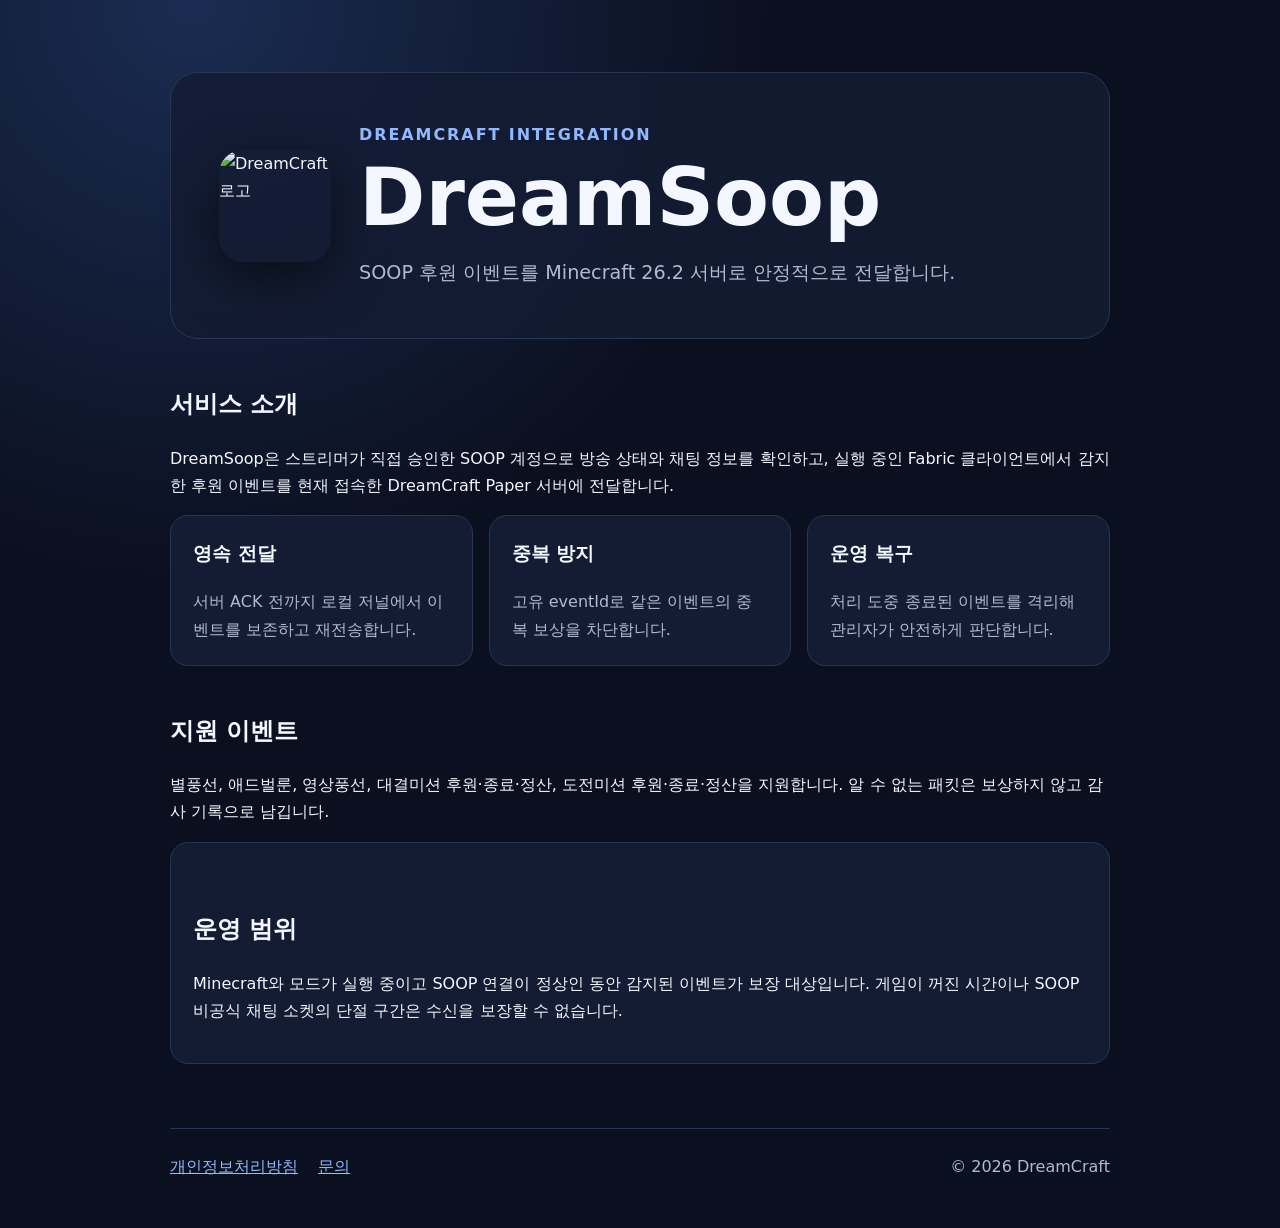
==== index.html @ f6c85778 "docs: publish DreamSoop service pages" ====
<!doctype html>
<html lang="ko">
<head>
  <meta charset="utf-8">
  <meta name="viewport" content="width=device-width,initial-scale=1">
  <meta name="description" content="DreamSoop - SOOP 후원을 Minecraft로 안정적으로 전달하는 DreamCraft 연동 서비스">
  <title>DreamSoop</title>
  <link rel="icon" href="https://dreamcraft.kr/apple-touch-icon.png">
  <link rel="stylesheet" href="style.css">
</head>
<body>
  <main>
    <header class="hero">
      <img src="https://dreamcraft.kr/apple-touch-icon.png" alt="DreamCraft 로고" width="112" height="112">
      <div>
        <p class="eyebrow">DreamCraft Integration</p>
        <h1>DreamSoop</h1>
        <p class="lead">SOOP 후원 이벤트를 Minecraft 26.2 서버로 안정적으로 전달합니다.</p>
      </div>
    </header>

    <section>
      <h2>서비스 소개</h2>
      <p>DreamSoop은 스트리머가 직접 승인한 SOOP 계정으로 방송 상태와 채팅 정보를 확인하고, 실행 중인 Fabric 클라이언트에서 감지한 후원 이벤트를 현재 접속한 DreamCraft Paper 서버에 전달합니다.</p>
      <div class="cards">
        <article><h3>영속 전달</h3><p>서버 ACK 전까지 로컬 저널에서 이벤트를 보존하고 재전송합니다.</p></article>
        <article><h3>중복 방지</h3><p>고유 eventId로 같은 이벤트의 중복 보상을 차단합니다.</p></article>
        <article><h3>운영 복구</h3><p>처리 도중 종료된 이벤트를 격리해 관리자가 안전하게 판단합니다.</p></article>
      </div>
    </section>

    <section>
      <h2>지원 이벤트</h2>
      <p>별풍선, 애드벌룬, 영상풍선, 대결미션 후원·종료·정산, 도전미션 후원·종료·정산을 지원합니다. 알 수 없는 패킷은 보상하지 않고 감사 기록으로 남깁니다.</p>
    </section>

    <section class="notice">
      <h2>운영 범위</h2>
      <p>Minecraft와 모드가 실행 중이고 SOOP 연결이 정상인 동안 감지된 이벤트가 보장 대상입니다. 게임이 꺼진 시간이나 SOOP 비공식 채팅 소켓의 단절 구간은 수신을 보장할 수 없습니다.</p>
    </section>

    <footer>
      <a href="privacy.html">개인정보처리방침</a>
      <a href="https://github.com/Dot0420/DreamSoop-Docs/issues">문의</a>
      <span>© 2026 DreamCraft</span>
    </footer>
  </main>
</body>
</html>
---- style.css ----
:root {
  color-scheme: dark;
  --bg: #0b1020;
  --panel: #141c33;
  --line: #273654;
  --text: #f4f7ff;
  --muted: #aebbd2;
  --accent: #91b9ff;
}

* { box-sizing: border-box; }
body {
  margin: 0;
  background: radial-gradient(circle at 15% 0%, #1a2c52 0, var(--bg) 36rem);
  color: var(--text);
  font-family: Pretendard, "Noto Sans KR", system-ui, sans-serif;
  line-height: 1.7;
}
main { width: min(940px, calc(100% - 40px)); margin: 0 auto; padding: 72px 0 48px; }
.hero { display: flex; gap: 28px; align-items: center; padding: 48px; background: rgba(20, 28, 51, .84); border: 1px solid var(--line); border-radius: 28px; }
.hero img { border-radius: 24px; box-shadow: 0 16px 50px #0008; }
h1 { margin: 0; font-size: clamp(2.5rem, 8vw, 5rem); line-height: 1; }
h2 { margin-top: 2.8rem; }
h3 { margin-top: 0; }
.eyebrow { margin: 0 0 10px; color: var(--accent); font-weight: 800; letter-spacing: .12em; text-transform: uppercase; }
.lead { color: var(--muted); font-size: 1.2rem; margin-bottom: 0; }
.cards { display: grid; grid-template-columns: repeat(3, 1fr); gap: 16px; }
.cards article, .notice { padding: 22px; background: var(--panel); border: 1px solid var(--line); border-radius: 18px; }
.cards p { color: var(--muted); margin-bottom: 0; }
.document { max-width: 760px; }
.document h1 { margin-top: 36px; font-size: clamp(2.2rem, 7vw, 4rem); }
.muted { color: var(--muted); }
a { color: var(--accent); }
code { padding: .15em .35em; border-radius: .35em; background: #202b47; }
footer { display: flex; flex-wrap: wrap; gap: 20px; margin-top: 64px; padding-top: 24px; border-top: 1px solid var(--line); color: var(--muted); }
footer span { margin-left: auto; }
@media (max-width: 700px) {
  main { padding-top: 24px; }
  .hero { align-items: flex-start; flex-direction: column; padding: 28px; }
  .cards { grid-template-columns: 1fr; }
  footer span { width: 100%; margin-left: 0; }
}
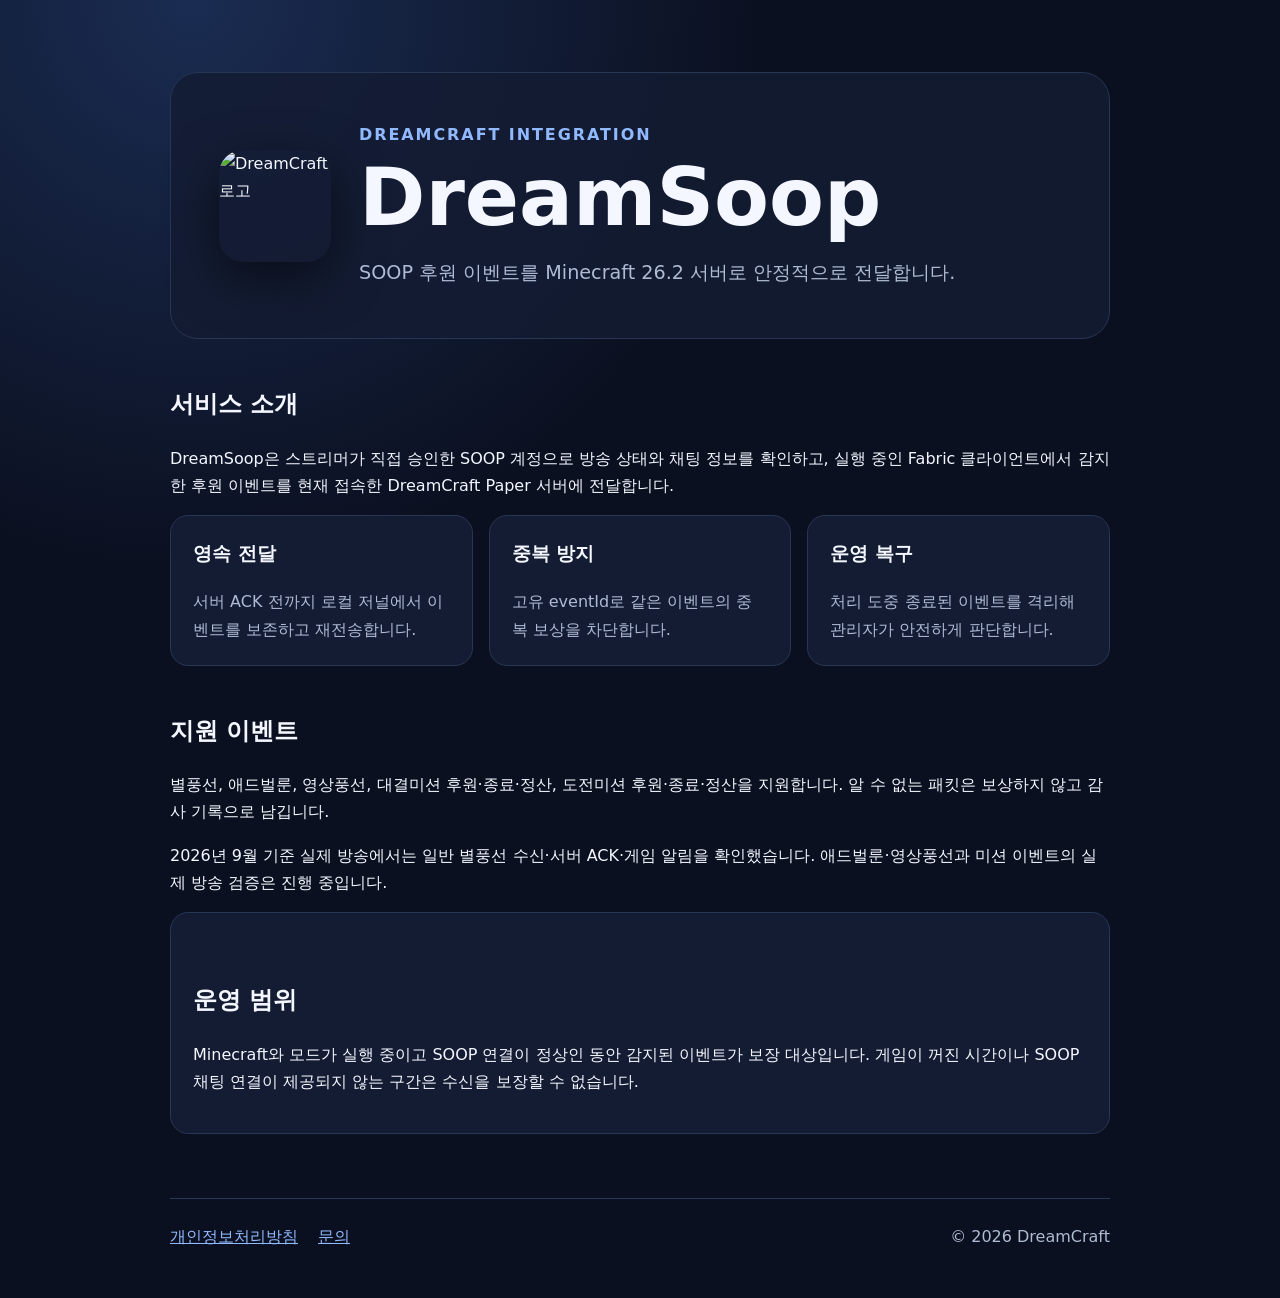
==== commit 0ee653a4: "docs: clarify verified SOOP event coverage" ====
--- a/index.html
+++ b/index.html
@@ -32,11 +32,12 @@
     <section>
       <h2>지원 이벤트</h2>
       <p>별풍선, 애드벌룬, 영상풍선, 대결미션 후원·종료·정산, 도전미션 후원·종료·정산을 지원합니다. 알 수 없는 패킷은 보상하지 않고 감사 기록으로 남깁니다.</p>
+      <p>2026년 9월 기준 실제 방송에서는 일반 별풍선 수신·서버 ACK·게임 알림을 확인했습니다. 애드벌룬·영상풍선과 미션 이벤트의 실제 방송 검증은 진행 중입니다.</p>
     </section>
 
     <section class="notice">
       <h2>운영 범위</h2>
-      <p>Minecraft와 모드가 실행 중이고 SOOP 연결이 정상인 동안 감지된 이벤트가 보장 대상입니다. 게임이 꺼진 시간이나 SOOP 비공식 채팅 소켓의 단절 구간은 수신을 보장할 수 없습니다.</p>
+      <p>Minecraft와 모드가 실행 중이고 SOOP 연결이 정상인 동안 감지된 이벤트가 보장 대상입니다. 게임이 꺼진 시간이나 SOOP 채팅 연결이 제공되지 않는 구간은 수신을 보장할 수 없습니다.</p>
     </section>
 
     <footer>
@@ -47,4 +48,3 @@
   </main>
 </body>
 </html>
-
